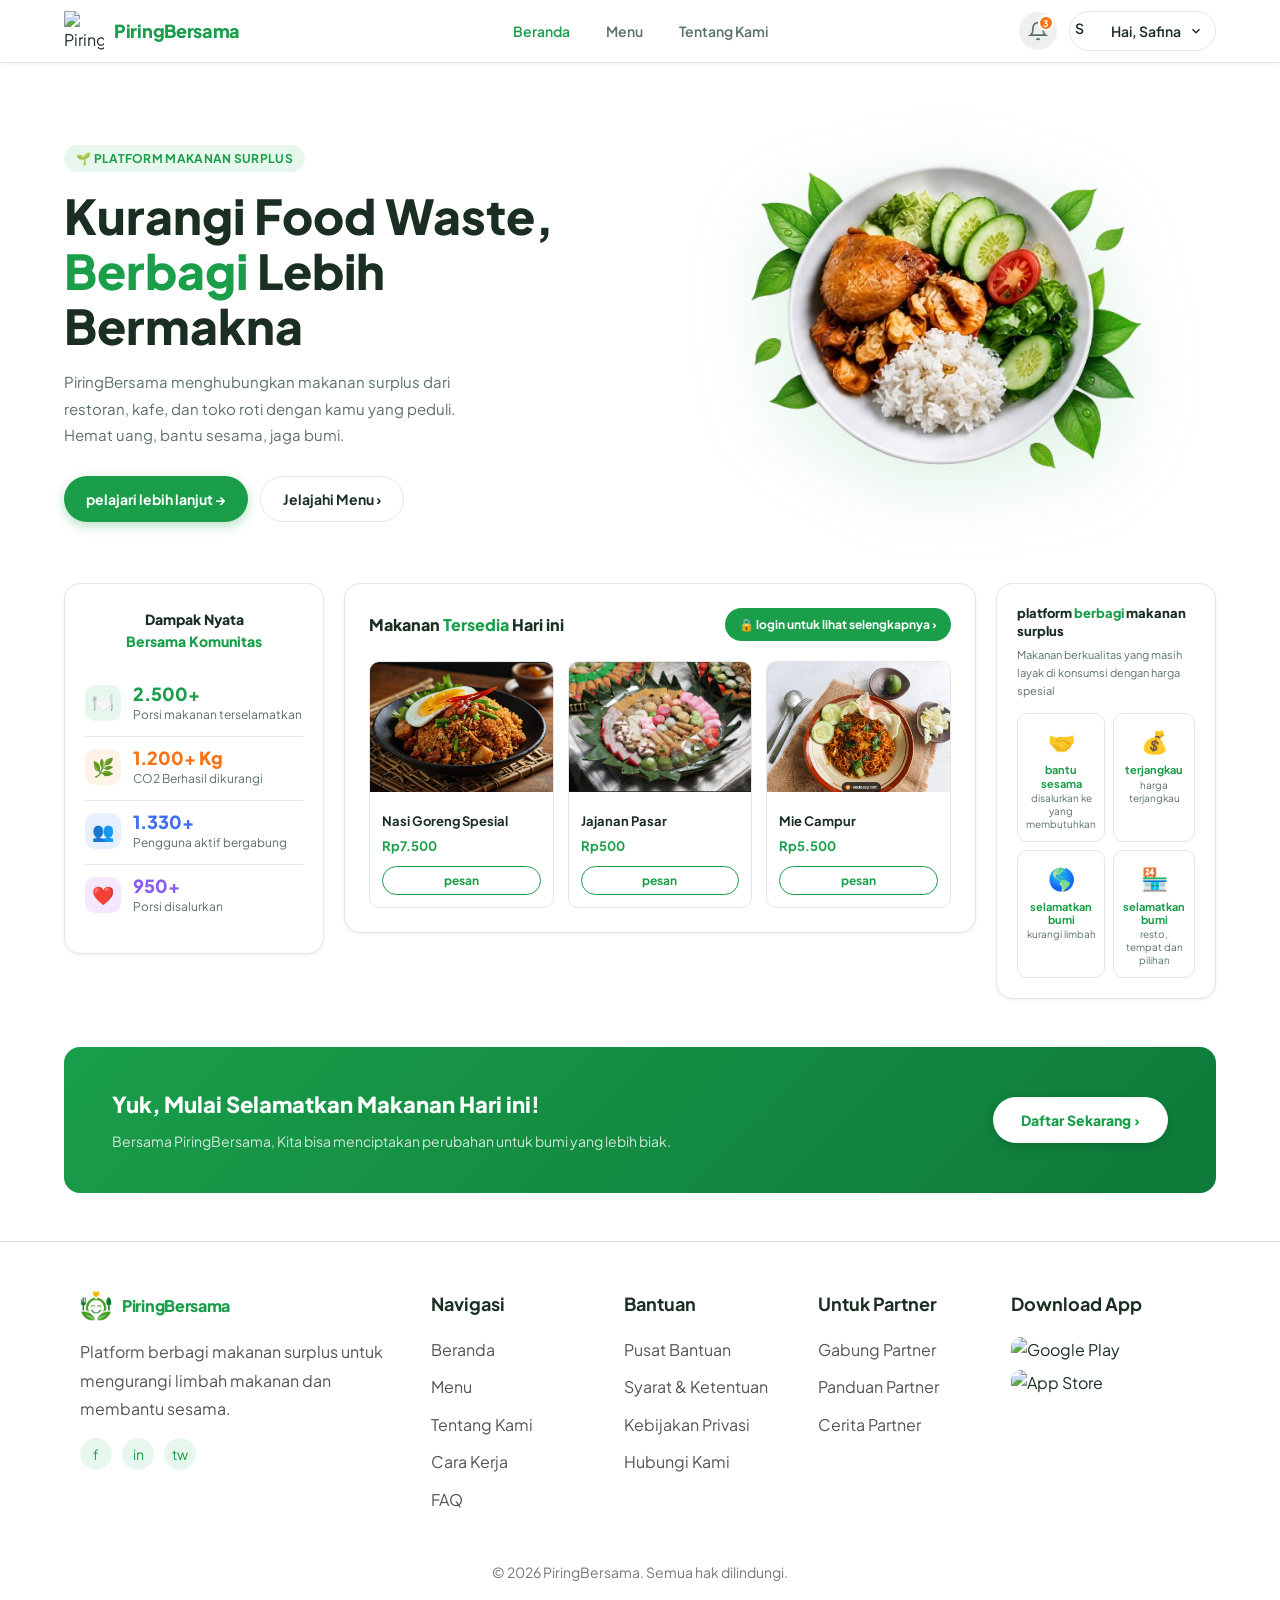
==== Beranda.html @ b7eb246d "Add files via upload" ====
<!DOCTYPE html>
<html lang="id">
<head>
<meta charset="UTF-8">
<meta name="viewport" content="width=device-width, initial-scale=1.0">
<title>PiringBersama – Kurangi Food Waste, Berbagi Lebih Bermakna</title>
<link href="https://fonts.googleapis.com/css2?family=Plus+Jakarta+Sans:wght@400;500;600;700;800;900&display=swap" rel="stylesheet">
<link rel="stylesheet" href="Beranda.css">
</head>
<body>

<!-- NAVBAR -->
<nav class="navbar">
  <div class="nav-inner">
    <div class="logo">
      <img class="logo-img" src="https://c.animaapp.com/J1XjeMEv/img/logo-1@2x.png" width="40" height="40" alt="PiringBersama">
      <span class="logo-text">PiringBersama</span>
    </div>
    <div class="nav-links">
      <a href="#" class="nav-link active">Beranda</a>
      <a href="#" class="nav-link">Menu</a>
      <a href="#" class="nav-link">Tentang Kami</a>
    </div>
    <div class="nav-actions">
      <button class="btn-icon">
        <svg width="20" height="20" fill="none" stroke="currentColor" stroke-width="2" viewBox="0 0 24 24"><path d="M18 8A6 6 0 0 0 6 8c0 7-3 9-3 9h18s-3-2-3-9"/><path d="M13.73 21a2 2 0 0 1-3.46 0"/></svg>
        <span class="notif-badge">3</span>
      </button>
      <div class="user-menu" onclick="this.querySelector('.dropdown-menu').classList.toggle('open')">
        <div class="avatar">S</div>
        <span>Hai, Safina</span>
        <svg width="14" height="14" fill="none" stroke="currentColor" stroke-width="2.5" viewBox="0 0 24 24"><path d="m6 9 6 6 6-6"/></svg>
        <div class="dropdown-menu">
          <a href="#">👤 Profil Saya</a>
          <a href="#">📦 Pesanan</a>
          <a href="#">⚙️ Pengaturan</a>
          <hr>
          <a href="#" class="logout">🚪 Keluar</a>
        </div>
      </div>
    </div>
  </div>
</nav>

<!-- HERO -->
<section class="hero">
  <div class="hero-content">
    <div class="hero-badge">🌱 Platform Makanan Surplus</div>
    <h1>Kurangi Food Waste,<br><span>Berbagi</span> Lebih Bermakna</h1>
    <p class="hero-desc">PiringBersama menghubungkan makanan surplus dari restoran, kafe, dan toko roti dengan kamu yang peduli. Hemat uang, bantu sesama, jaga bumi.</p>
    <div class="hero-btns">
      <a href="#" class="btn-primary">pelajari lebih lanjut →</a>
      <a href="#" class="btn-outline">Jelajahi Menu ›</a>
    </div>
  </div>
  <div class="hero-img">
    <img src="makananlatar.png" alt="Ilustrasi Makanan">
</section>

<!-- MAIN GRID -->
<div class="main-grid">

  <!-- Stats -->
  <div class="stats-card">
    <h3>Dampak Nyata<br><span>Bersama Komunitas</span></h3>
    <div class="stat-item">
      <div class="stat-icon green">🍽️</div>
      <div>
        <div class="stat-num green">2.500+</div>
        <div class="stat-label">Porsi makanan terselamatkan</div>
      </div>
    </div>
    <div class="stat-item">
      <div class="stat-icon orange">🌿</div>
      <div>
        <div class="stat-num orange">1.200+ Kg</div>
        <div class="stat-label">CO2 Berhasil dikurangi</div>
      </div>
    </div>
    <div class="stat-item">
      <div class="stat-icon blue">👥</div>
      <div>
        <div class="stat-num blue">1.330+</div>
        <div class="stat-label">Pengguna aktif bergabung</div>
      </div>
    </div>
    <div class="stat-item">
      <div class="stat-icon purple">❤️</div>
      <div>
        <div class="stat-num purple">950+</div>
        <div class="stat-label">Porsi disalurkan</div>
      </div>
    </div>
  </div>

  <!-- Food Section -->
  <div class="food-section">
    <div class="food-header">
      <h2>Makanan <span>Tersedia</span> Hari ini</h2>
      <a href="#" class="btn-login-see">🔒 login untuk lihat selengkapnya ›</a>
    </div>
    <div class="food-cards">
      <div class="food-card">
        <img class="food-card-img" src="nasigor.png" alt="Nasi Goreng Spesial">
        <div class="food-card-body">
          <div class="food-card-name">Nasi Goreng Spesial</div>
          <div class="food-card-price">Rp7.500</div>
          <button class="btn-pesan">pesan</button>
        </div>
      </div>
      <div class="food-card">
        <img class="food-card-img" src="jajananpsr.png" alt="Jajanan Pasar">
        <div class="food-card-body">
          <div class="food-card-name">Jajanan Pasar</div>
          <div class="food-card-price">Rp500</div>
          <button class="btn-pesan">pesan</button>
        </div>
      </div>
      <div class="food-card">
        <img class="food-card-img" src="miecamp.png" alt="Mie Campur">
        <div class="food-card-body">
          <div class="food-card-name">Mie Campur</div>
          <div class="food-card-price">Rp5.500</div>
          <button class="btn-pesan">pesan</button>
        </div>
      </div>
    </div>
  </div>

  <!-- Platform card -->
  <div class="platform-card">
    <h3>platform <span>berbagi</span> makanan surplus</h3>
    <p>Makanan berkualitas yang masih layak di konsumsi dengan harga spesial</p>
    <div class="platform-features">
      <div class="feat-item">
        <div class="feat-icon">🤝</div>
        <div class="feat-name">bantu sesama</div>
        <div class="feat-desc">disalurkan ke yang membutuhkan</div>
      </div>
      <div class="feat-item">
        <div class="feat-icon">💰</div>
        <div class="feat-name">terjangkau</div>
        <div class="feat-desc">harga terjangkau</div>
      </div>
      <div class="feat-item">
        <div class="feat-icon">🌎</div>
        <div class="feat-name">selamatkan bumi</div>
        <div class="feat-desc">kurangi limbah</div>
      </div>
      <div class="feat-item">
        <div class="feat-icon">🏪</div>
        <div class="feat-name">selamatkan bumi</div>
        <div class="feat-desc">resto, tempat dan pilihan</div>
      </div>
    </div>
  </div>

</div>

<!-- CTA BANNER -->
<div class="cta-banner">
  <div class="cta-inner">
    <div>
      <h2>Yuk, Mulai Selamatkan Makanan Hari ini!</h2>
      <p>Bersama PiringBersama, Kita bisa menciptakan perubahan untuk bumi yang lebih biak.</p>
    </div>
    <a href="#" class="btn-cta">Daftar Sekarang ›</a>
  </div>
</div>

<!-- FOOTER -->
<footer class="footer">
  <div class="footer-grid">
    <div class="footer-brand">
      <div class="logo">
        <img class="logo-icon" src="logok.jpeg" alt="PiringBersama">
        <span class="logo-text">PiringBersama</span>
      </div>
      <p>Platform berbagi makanan surplus untuk mengurangi limbah makanan dan membantu sesama.</p>
      <div class="social-links">
        <a href="#">f</a>
        <a href="#">in</a>
        <a href="#">tw</a>
      </div>
    </div>

    <div>
      <div class="footer-title">Navigasi</div>
      <div class="footer-links">
        <a href="#">Beranda</a>
        <a href="#">Menu</a>
        <a href="#">Tentang Kami</a>
        <a href="#">Cara Kerja</a>
        <a href="#">FAQ</a>
      </div>
    </div>

    <div>
      <div class="footer-title">Bantuan</div>
      <div class="footer-links">
        <a href="#">Pusat Bantuan</a>
        <a href="#">Syarat &amp; Ketentuan</a>
        <a href="#">Kebijakan Privasi</a>
        <a href="#">Hubungi Kami</a>
      </div>
    </div>

    <div>
      <div class="footer-title">Untuk Partner</div>
      <div class="footer-links">
        <a href="#">Gabung Partner</a>
        <a href="#">Panduan Partner</a>
        <a href="#">Cerita Partner</a>
      </div>
    </div>

    <div>
      <div class="footer-title">Download App</div>
      <div class="store-buttons">
        <a href="#" class="store-btn">
          <img src="https://upload.wikimedia.org/wikipedia/commons/7/78/Google_Play_Store_badge_EN.svg" alt="Google Play">
        </a>
        <a href="#" class="store-btn">
          <img src="https://developer.apple.com/assets/elements/badges/download-on-the-app-store.svg" alt="App Store">
        </a>
      </div>
    </div>
  </div>

  <div class="copyright">©️ 2026 PiringBersama. Semua hak dilindungi.</div>
</footer>

<script src="Beranda.js"></script>
</body>
</html>
---- Beranda.css ----
*, *::before, *::after { box-sizing: border-box; margin: 0; padding: 0; }

  :root {
    --green: #1a9e4a;
    --green-dark: #157a38;
    --green-light: #e8f7ee;
    --orange: #f97316;
    --white: #ffffff;
    --bg: #ffffff;
    --border: #e2e8e4;
    --text-primary: #1a2e22;
    --text-secondary: #5a7264;
    --shadow-sm: 0 1px 3px rgba(0,0,0,.07);
    --shadow-md: 0 4px 16px rgba(0,0,0,.10);
    --shadow-lg: 0 8px 32px rgba(0,0,0,.12);
    --radius: 16px;
    --radius-sm: 10px;
    --transition: .18s ease;
    --font: 'Plus Jakarta Sans', sans-serif;
  }

  body { font-family: var(--font); background: var(--bg); color: var(--text-primary); line-height: 1.6; }
  a { text-decoration: none; color: inherit; }
  button { border: none; cursor: pointer; font-family: var(--font); }

  /* ── NAVBAR ── */
.navbar {
  position: sticky;
  top: 0;
  z-index: 100;
  background: var(--white);
  border-bottom: 1px solid var(--border);
  box-shadow: var(--shadow-sm);
}
.nav-inner {
  position: relative;
  max-width: 1200px;
  margin: 0 auto;
  padding: 0 24px;
  height: 62px;
  display: flex;
  align-items: center;
  gap: 32px;
}

.logo {
  display: flex;
  align-items: center;
  gap: 10px;
  flex-shrink: 0;
}
.logo-icon {
  width: 10px;
  height: 16px;
  border-radius: 50%;
  object-fit: cover;
  background: var(--green-light);
}
.logo-text {
  font-size: 18px;
  font-weight: 800;
  color: var(--green);
  letter-spacing: -.3px;
}

.nav-links {
  display: flex;
  gap: 8px;
  position: absolute;
  left: 50%;
  transform: translateX(-50%);
}
.nav-link {
  padding: 6px 14px;
  border-radius: 20px;
  font-weight: 600;
  font-size: 14px;
  color: var(--text-secondary);
  transition: color var(--transition), background var(--transition);
}
.nav-link:hover { color: var(--green); background: var(--green-light); }
.nav-link.active { color: var(--green); }

.nav-actions {
  display: flex;
  align-items: center;
  gap: 12px;
  margin-left: auto;
}
.btn-icon {
  position: relative;
  width: 38px;
  height: 38px;
  border-radius: 50%;
  display: flex;
  align-items: center;
  justify-content: center;
  color: var(--text-secondary);
  transition: background var(--transition), color var(--transition);
}
.btn-icon:hover { background: var(--bg); color: var(--text-primary); }
.notif-badge {
  position: absolute;
  top: 3px;
  right: 3px;
  width: 16px;
  height: 16px;
  border-radius: 50%;
  background: var(--orange);
  color: #fff;
  font-size: 9px;
  font-weight: 700;
  display: flex;
  align-items: center;
  justify-content: center;
  border: 2px solid var(--white);
}

.user-menu {
  position: relative;
  display: flex;
  align-items: center;
  gap: 8px;
  padding: 5px 12px 5px 5px;
  border-radius: 24px;
  border: 1px solid var(--border);
  background: var(--white);
  font-size: 14px;
  font-weight: 600;
  color: var(--text-primary);
  transition: border-color var(--transition), box-shadow var(--transition);
}
.user-menu:hover { border-color: var(--green); box-shadow: 0 0 0 3px var(--green-light); }
.avatar {
  width: 28px;
  height: 28px;
  border-radius: 50%;
  object-fit: cover;
}
.dropdown-menu {
  position: absolute;
  top: calc(100% + 8px);
  right: 0;
  min-width: 170px;
  background: var(--white);
  border: 1px solid var(--border);
  border-radius: var(--radius-sm);
  box-shadow: var(--shadow-md);
  padding: 6px;
  display: none;
  flex-direction: column;
  gap: 2px;
  z-index: 200;
}
.dropdown-menu.open { display: flex; }
.dropdown-menu a {
  padding: 9px 12px;
  border-radius: 6px;
  font-size: 13.5px;
  font-weight: 500;
  color: var(--text-primary);
  transition: background var(--transition);
}
.dropdown-menu a:hover { background: var(--bg); }
.dropdown-menu hr { border: none; border-top: 1px solid var(--border); margin: 4px 0; }
.dropdown-menu a.logout { color: #e53e3e; }

  /* ── HERO ── */
  .hero {
    max-width: 1200px;
    margin: 0 auto;
    padding: 60px 24px 40px;
    display: grid;
    grid-template-columns: 1fr 1fr;
    align-items: center;
    gap: 40px;
  }
  .hero-badge {
    display: inline-flex;
    align-items: center;
    gap: 6px;
    background: var(--green-light);
    color: var(--green);
    font-size: 12px;
    font-weight: 700;
    padding: 4px 12px;
    border-radius: 20px;
    margin-bottom: 16px;
    letter-spacing: .3px;
    text-transform: uppercase;
  }
  .hero h1 {
    font-size: clamp(32px, 4vw, 48px);
    font-weight: 900;
    line-height: 1.15;
    color: var(--text-primary);
    margin-bottom: 16px;
  }
  .hero h1 span { color: var(--green); }
  .hero-desc {
    color: var(--text-secondary);
    font-size: 15px;
    max-width: 400px;
    margin-bottom: 28px;
    line-height: 1.75;
  }
  .hero-btns { display: flex; gap: 12px; flex-wrap: wrap; }
  .btn-primary {
    background: var(--green);
    color: white;
    padding: 11px 22px;
    border-radius: 24px;
    font-weight: 700;
    font-size: 14px;
    display: inline-flex;
    align-items: center;
    gap: 6px;
    transition: background var(--transition), transform var(--transition), box-shadow var(--transition);
    box-shadow: 0 4px 12px rgba(26,158,74,.3);
  }
  .btn-primary:hover { background: var(--green-dark); transform: translateY(-1px); box-shadow: 0 6px 18px rgba(26,158,74,.35); }
  .btn-outline {
    background: white;
    color: var(--text-primary);
    padding: 11px 22px;
    border-radius: 24px;
    font-weight: 700;
    font-size: 14px;
    display: inline-flex;
    align-items: center;
    gap: 6px;
    border: 1.5px solid var(--border);
    transition: border-color var(--transition), box-shadow var(--transition);
  }
  .btn-outline:hover { border-color: var(--green); box-shadow: 0 0 0 3px var(--green-light); }
  .hero-img {
    display: flex;
    justify-content: center;
    align-items: center;
  }
  .hero-img img {
    width: 420px;
    height: 420px;
    object-fit: contain;
    filter: drop-shadow(0 20px 40px rgba(26,158,74,.15));
    animation: float 4s ease-in-out infinite;
  }
  @keyframes float {
    0%, 100% { transform: translateY(0); }
    50% { transform: translateY(-14px); }
  }

  /* ── MAIN GRID (3 columns below hero) ── */
  .main-grid {
    max-width: 1200px;
    margin: 0 auto 48px;
    padding: 0 24px;
    display: grid;
    grid-template-columns: 260px 1fr 220px;
    gap: 20px;
    align-items: start;
  }

  /* Stats card */
  .stats-card {
    background: white;
    border-radius: var(--radius);
    border: 1px solid var(--border);
    padding: 24px 20px;
    box-shadow: var(--shadow-sm);
  }
  .stats-card h3 {
    font-size: 14px;
    font-weight: 800;
    color: var(--text-primary);
    margin-bottom: 20px;
    text-align: center;
  }
  .stats-card h3 span { color: var(--green); }
  .stat-item {
    display: flex;
    align-items: flex-start;
    gap: 12px;
    padding: 12px 0;
    border-bottom: 1px solid var(--border);
  }
  .stat-item:last-child { border-bottom: none; }
  .stat-icon {
    width: 36px;
    height: 36px;
    border-radius: 10px;
    display: flex;
    align-items: center;
    justify-content: center;
    font-size: 18px;
    flex-shrink: 0;
  }
  .stat-icon.green { background: var(--green-light); }
  .stat-icon.orange { background: #fff3e8; }
  .stat-icon.blue { background: #e8f0ff; }
  .stat-icon.purple { background: #f3e8ff; }
  .stat-num { font-size: 18px; font-weight: 800; color: var(--text-primary); line-height: 1; }
  .stat-num.green { color: var(--green); }
  .stat-num.orange { color: var(--orange); }
  .stat-num.blue { color: #3b6ef0; }
  .stat-num.purple { color: #8b5cf6; }
  .stat-label { font-size: 12px; color: var(--text-secondary); margin-top: 2px; }

  /* Food section */
  .food-section {
    background: white;
    border-radius: var(--radius);
    border: 1px solid var(--border);
    padding: 24px;
    box-shadow: var(--shadow-sm);
  }
  .food-header {
    display: flex;
    align-items: center;
    justify-content: space-between;
    margin-bottom: 20px;
  }
  .food-header h2 { font-size: 16px; font-weight: 800; }
  .food-header h2 span { color: var(--green); }
  .btn-login-see {
    background: var(--green);
    color: white;
    padding: 7px 14px;
    border-radius: 20px;
    font-size: 12px;
    font-weight: 700;
    display: flex;
    align-items: center;
    gap: 5px;
    transition: background var(--transition);
  }
  .btn-login-see:hover { background: var(--green-dark); }
  .food-cards {
    display: grid;
    grid-template-columns: repeat(3, 1fr);
    gap: 14px;
  }
  .food-card {
    border: 1px solid var(--border);
    border-radius: var(--radius-sm);
    overflow: hidden;
    transition: box-shadow var(--transition), transform var(--transition);
    background: white;
  }
  .food-card:hover { box-shadow: var(--shadow-md); transform: translateY(-3px); }
  .food-card-img {
    width: 100%;
    height: 130px;
    object-fit: cover;
  }
  .food-card-body { padding: 12px; }
  .food-card-name { font-size: 13px; font-weight: 700; margin-bottom: 4px; }
  .food-card-price { font-size: 13px; font-weight: 700; color: var(--green); margin-bottom: 10px; }
  .btn-pesan {
    width: 100%;
    background: transparent;
    border: 1.5px solid var(--green);
    color: var(--green);
    border-radius: 20px;
    padding: 6px;
    font-size: 12px;
    font-weight: 700;
    transition: background var(--transition), color var(--transition);
    cursor: pointer;
  }
  .btn-pesan:hover { background: var(--green); color: white; }

  /* Platform card */
  .platform-card {
    background: white;
    border-radius: var(--radius);
    border: 1px solid var(--border);
    padding: 20px;
    box-shadow: var(--shadow-sm);
  }
  .platform-card h3 {
    font-size: 13px;
    font-weight: 800;
    line-height: 1.4;
    margin-bottom: 6px;
  }
  .platform-card h3 span { color: var(--green); }
  .platform-card p { font-size: 11px; color: var(--text-secondary); margin-bottom: 14px; line-height: 1.6; }
  .platform-features {
    display: grid;
    grid-template-columns: 1fr 1fr;
    gap: 8px;
  }
  .feat-item {
    background: var(--bg);
    border-radius: 10px;
    padding: 10px 8px;
    text-align: center;
    border: 1px solid var(--border);
  }
  .feat-item .feat-icon { font-size: 22px; margin-bottom: 4px; }
  .feat-item .feat-name { font-size: 11px; font-weight: 700; color: var(--green); line-height: 1.2; }
  .feat-item .feat-desc { font-size: 10px; color: var(--text-secondary); margin-top: 2px; line-height: 1.3; }

  /* ── CTA BANNER ── */
  .cta-banner {
    max-width: 1200px;
    margin: 0 auto 48px;
    padding: 0 24px;
  }
  .cta-inner {
    background: linear-gradient(135deg, var(--green) 0%, #0d7a3a 100%);
    border-radius: var(--radius);
    padding: 40px 48px;
    display: flex;
    align-items: center;
    justify-content: space-between;
    gap: 24px;
  }
  .cta-inner h2 { font-size: 22px; font-weight: 900; color: white; margin-bottom: 8px; }
  .cta-inner p { color: rgba(255,255,255,.8); font-size: 14px; }
  .btn-cta {
    background: white;
    color: var(--green);
    padding: 12px 28px;
    border-radius: 24px;
    font-weight: 800;
    font-size: 14px;
    white-space: nowrap;
    display: inline-flex;
    align-items: center;
    gap: 6px;
    transition: transform var(--transition), box-shadow var(--transition);
    box-shadow: 0 4px 12px rgba(0,0,0,.15);
    flex-shrink: 0;
  }
  .btn-cta:hover { transform: translateY(-2px); box-shadow: 0 8px 20px rgba(0,0,0,.2); }

  /* ── FOOTER ── */
  .footer {
    background: white;
    border-top: 1px solid #ddd;
    padding: 48px 80px 20px;
  }
  .footer-grid {
    display: grid;
    grid-template-columns: 2fr 1fr 1fr 1fr 1.2fr;
    gap: 36px;
    align-items: start;
  }
  .footer-brand p {
    margin-top: 16px;
    line-height: 1.8;
    color: #555;
    max-width: 320px;
  }
  .footer-title {
    font-weight: 700;
    margin-bottom: 18px;
    font-size: 18px;
  }
  .footer-links {
    display: flex;
    flex-direction: column;
    gap: 12px;
  }
  .footer-links a {
    color: #555;
    text-decoration: none;
    transition: 0.2s;
  }
  .footer-links a:hover { color: var(--green); }
  .store-buttons {
    display: flex;
    flex-direction: column;
    gap: 8px;
  }
  .store-btn { display: block; }
  .store-btn img {
    width: 150px;
    height: auto;
    display: block;
    border-radius: 10px;
    transition: transform 0.25s ease;
  }
  .store-btn img:hover { transform: scale(1.04); }
  .copyright {
    margin-top: 48px;
    text-align: center;
    color: #777;
    font-size: 14px;
  }
  .footer .logo-text { color: var(--green); font-size: 16px; }
  .footer .logo-icon { width: 32px; height: 32px; }

  /* Social icons in footer */
  .social-links { display: flex; gap: 10px; margin-top: 14px; }
  .social-links a {
    width: 32px; height: 32px;
    border-radius: 50%;
    background: var(--green-light);
    color: var(--green);
    display: flex; align-items: center; justify-content: center;
    font-size: 14px;
    transition: background var(--transition), color var(--transition);
  }
  .social-links a:hover { background: var(--green); color: white; }
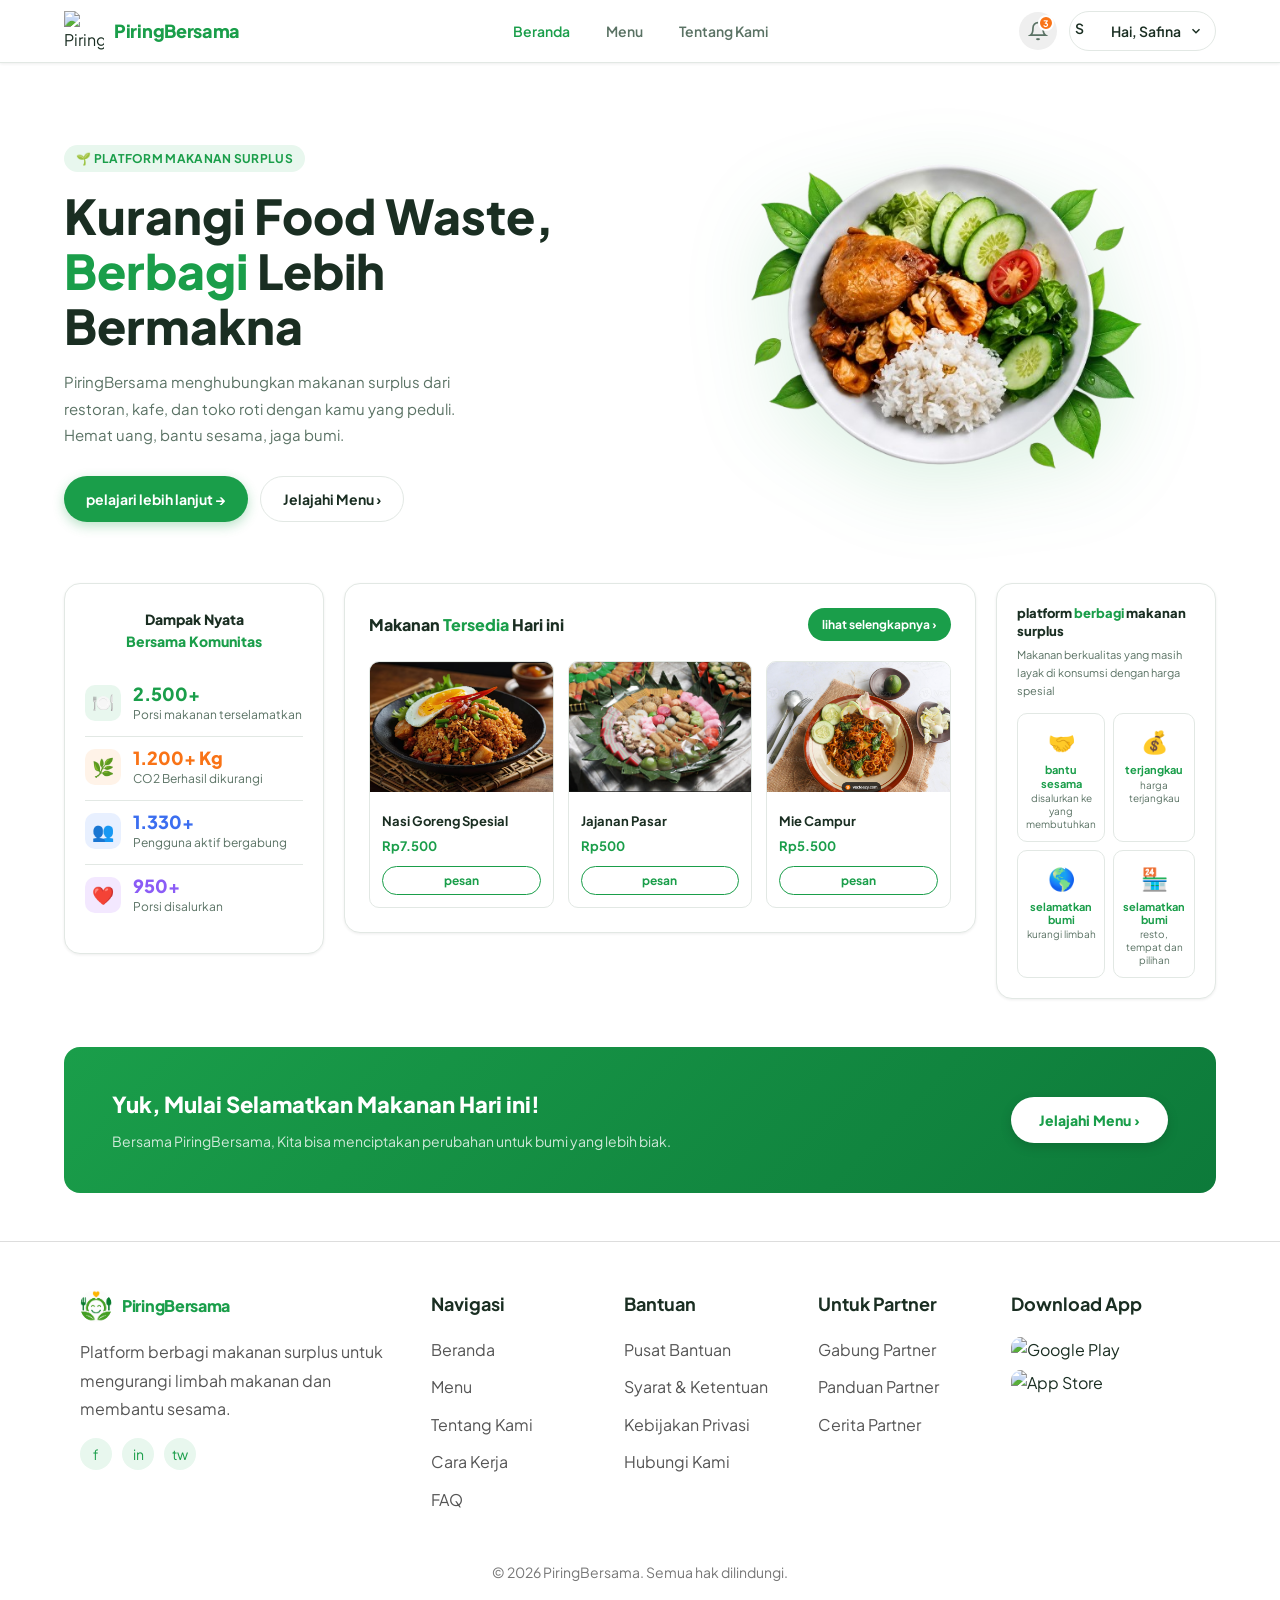
==== commit 0b7ac4bf: "fix login redirect" ====
--- a/Beranda.html
+++ b/Beranda.html
@@ -17,9 +17,9 @@
       <span class="logo-text">PiringBersama</span>
     </div>
     <div class="nav-links">
-      <a href="#" class="nav-link active">Beranda</a>
-      <a href="#" class="nav-link">Menu</a>
-      <a href="#" class="nav-link">Tentang Kami</a>
+      <a href="Beranda.html" class="nav-link active">Beranda</a>
+      <a href="index.html" class="nav-link">Menu</a>
+      <a href="TentangKami.html" class="nav-link">Tentang Kami</a>
     </div>
     <div class="nav-actions">
       <button class="btn-icon">
@@ -35,7 +35,7 @@
           <a href="#">📦 Pesanan</a>
           <a href="#">⚙️ Pengaturan</a>
           <hr>
-          <a href="#" class="logout">🚪 Keluar</a>
+          <a href="Login.html" class="logout">🚪 Keluar</a>
         </div>
       </div>
     </div>
@@ -49,8 +49,8 @@
     <h1>Kurangi Food Waste,<br><span>Berbagi</span> Lebih Bermakna</h1>
     <p class="hero-desc">PiringBersama menghubungkan makanan surplus dari restoran, kafe, dan toko roti dengan kamu yang peduli. Hemat uang, bantu sesama, jaga bumi.</p>
     <div class="hero-btns">
-      <a href="#" class="btn-primary">pelajari lebih lanjut →</a>
-      <a href="#" class="btn-outline">Jelajahi Menu ›</a>
+      <a href="TentangKami.html" class="btn-primary">pelajari lebih lanjut →</a>
+      <a href="index.html" class="btn-outline">Jelajahi Menu ›</a>
     </div>
   </div>
   <div class="hero-img">
@@ -97,7 +97,7 @@
   <div class="food-section">
     <div class="food-header">
       <h2>Makanan <span>Tersedia</span> Hari ini</h2>
-      <a href="#" class="btn-login-see">🔒 login untuk lihat selengkapnya ›</a>
+      <a href="index.html" class="btn-login-see"> lihat selengkapnya ›</a>
     </div>
     <div class="food-cards">
       <div class="food-card">
@@ -164,7 +164,7 @@
       <h2>Yuk, Mulai Selamatkan Makanan Hari ini!</h2>
       <p>Bersama PiringBersama, Kita bisa menciptakan perubahan untuk bumi yang lebih biak.</p>
     </div>
-    <a href="#" class="btn-cta">Daftar Sekarang ›</a>
+    <a href="index.html" class="btn-cta">Jelajahi Menu ›</a>
   </div>
 </div>
 
@@ -187,9 +187,9 @@
     <div>
       <div class="footer-title">Navigasi</div>
       <div class="footer-links">
-        <a href="#">Beranda</a>
-        <a href="#">Menu</a>
-        <a href="#">Tentang Kami</a>
+        <a href="Beranda.html">Beranda</a>
+        <a href="index.html">Menu</a>
+        <a href="TentangKami.html">Tentang Kami</a>
         <a href="#">Cara Kerja</a>
         <a href="#">FAQ</a>
       </div>
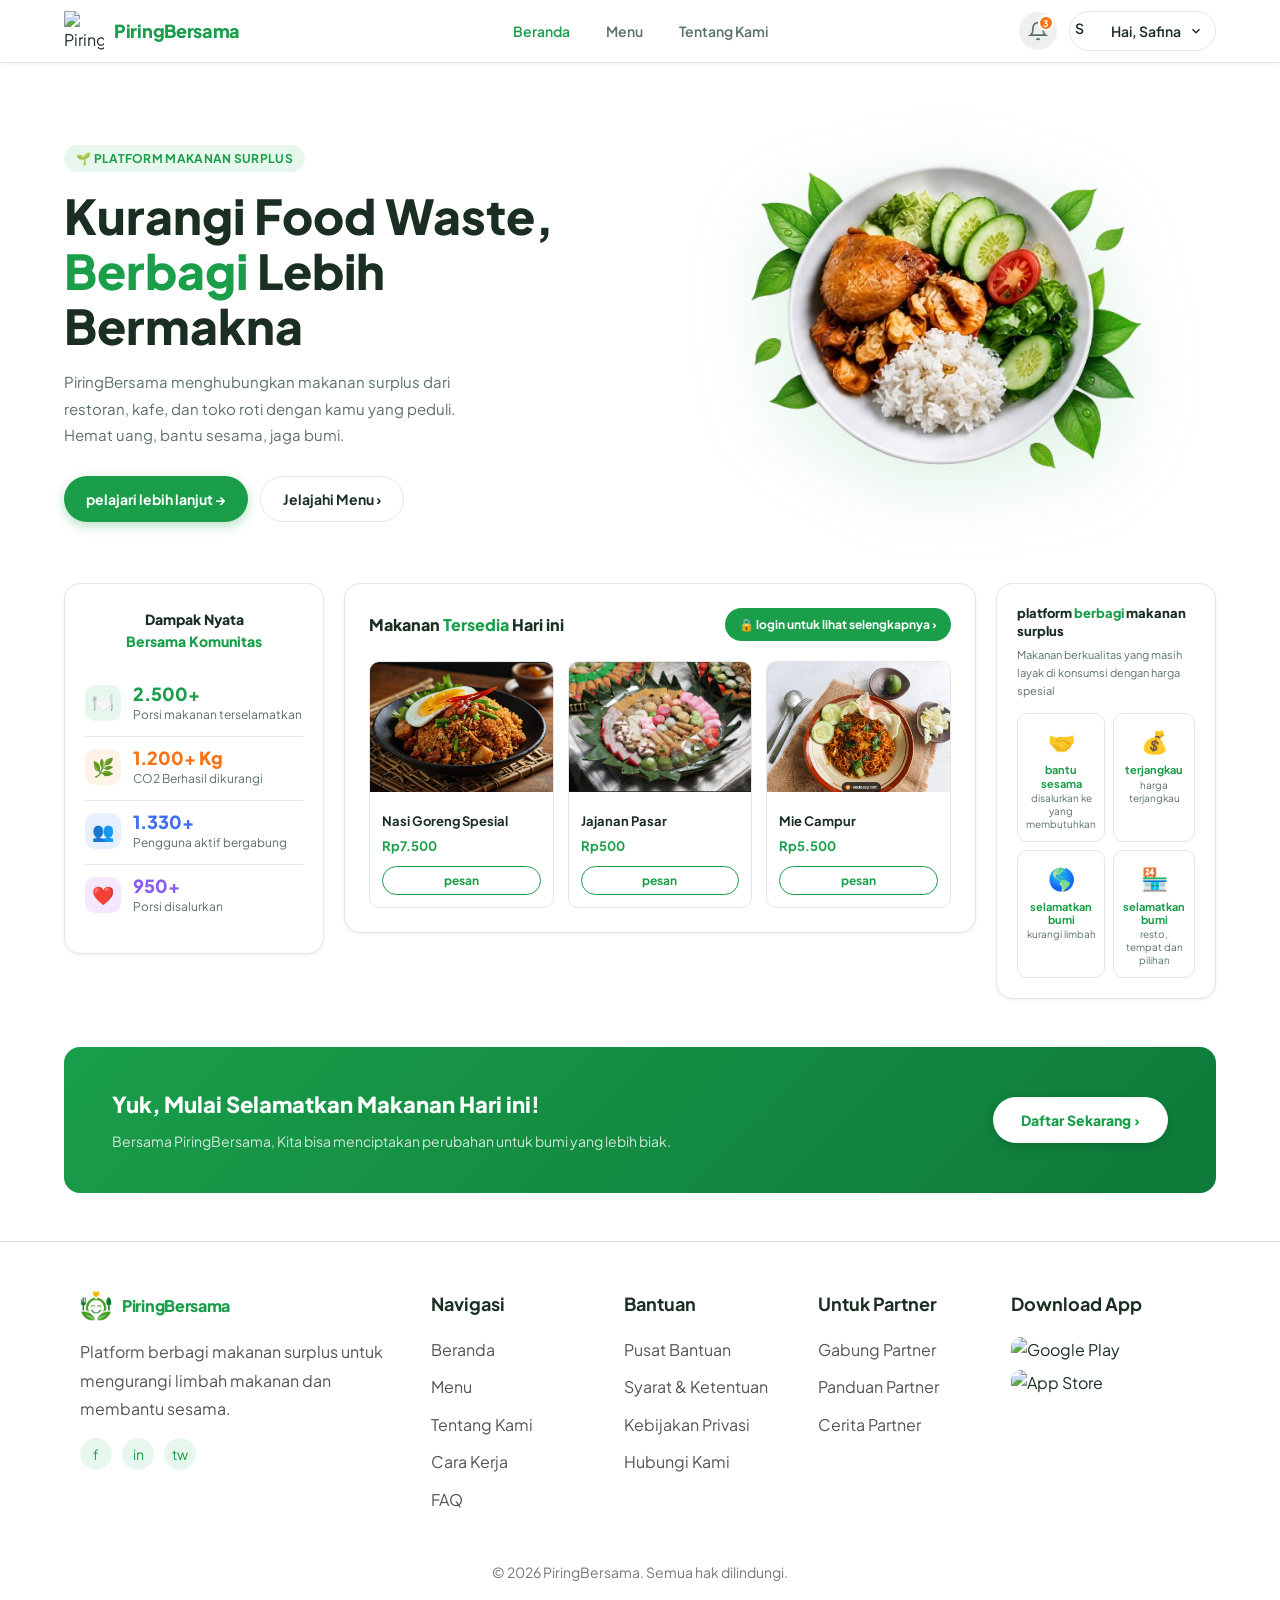
==== commit c9d8442d: "Update Beranda.html" ====
--- a/Beranda.html
+++ b/Beranda.html
@@ -18,7 +18,7 @@
     </div>
     <div class="nav-links">
       <a href="Beranda.html" class="nav-link active">Beranda</a>
-      <a href="index.html" class="nav-link">Menu</a>
+      <a href="Menu.html" class="nav-link">Menu</a>
       <a href="TentangKami.html" class="nav-link">Tentang Kami</a>
     </div>
     <div class="nav-actions">
@@ -35,7 +35,7 @@
           <a href="#">📦 Pesanan</a>
           <a href="#">⚙️ Pengaturan</a>
           <hr>
-          <a href="Login.html" class="logout">🚪 Keluar</a>
+          <a href="#" class="logout">🚪 Keluar</a>
         </div>
       </div>
     </div>
@@ -49,8 +49,8 @@
     <h1>Kurangi Food Waste,<br><span>Berbagi</span> Lebih Bermakna</h1>
     <p class="hero-desc">PiringBersama menghubungkan makanan surplus dari restoran, kafe, dan toko roti dengan kamu yang peduli. Hemat uang, bantu sesama, jaga bumi.</p>
     <div class="hero-btns">
-      <a href="TentangKami.html" class="btn-primary">pelajari lebih lanjut →</a>
-      <a href="index.html" class="btn-outline">Jelajahi Menu ›</a>
+      <a href="#" class="btn-primary">pelajari lebih lanjut →</a>
+      <a href="#" class="btn-outline">Jelajahi Menu ›</a>
     </div>
   </div>
   <div class="hero-img">
@@ -97,7 +97,7 @@
   <div class="food-section">
     <div class="food-header">
       <h2>Makanan <span>Tersedia</span> Hari ini</h2>
-      <a href="index.html" class="btn-login-see"> lihat selengkapnya ›</a>
+      <a href="#" class="btn-login-see">🔒 login untuk lihat selengkapnya ›</a>
     </div>
     <div class="food-cards">
       <div class="food-card">
@@ -164,7 +164,7 @@
       <h2>Yuk, Mulai Selamatkan Makanan Hari ini!</h2>
       <p>Bersama PiringBersama, Kita bisa menciptakan perubahan untuk bumi yang lebih biak.</p>
     </div>
-    <a href="index.html" class="btn-cta">Jelajahi Menu ›</a>
+    <a href="#" class="btn-cta">Daftar Sekarang ›</a>
   </div>
 </div>
 
@@ -187,9 +187,9 @@
     <div>
       <div class="footer-title">Navigasi</div>
       <div class="footer-links">
-        <a href="Beranda.html">Beranda</a>
-        <a href="index.html">Menu</a>
-        <a href="TentangKami.html">Tentang Kami</a>
+        <a href="#">Beranda</a>
+        <a href="#">Menu</a>
+        <a href="#">Tentang Kami</a>
         <a href="#">Cara Kerja</a>
         <a href="#">FAQ</a>
       </div>
@@ -232,4 +232,4 @@
 
 <script src="Beranda.js"></script>
 </body>
-</html>+</html>
